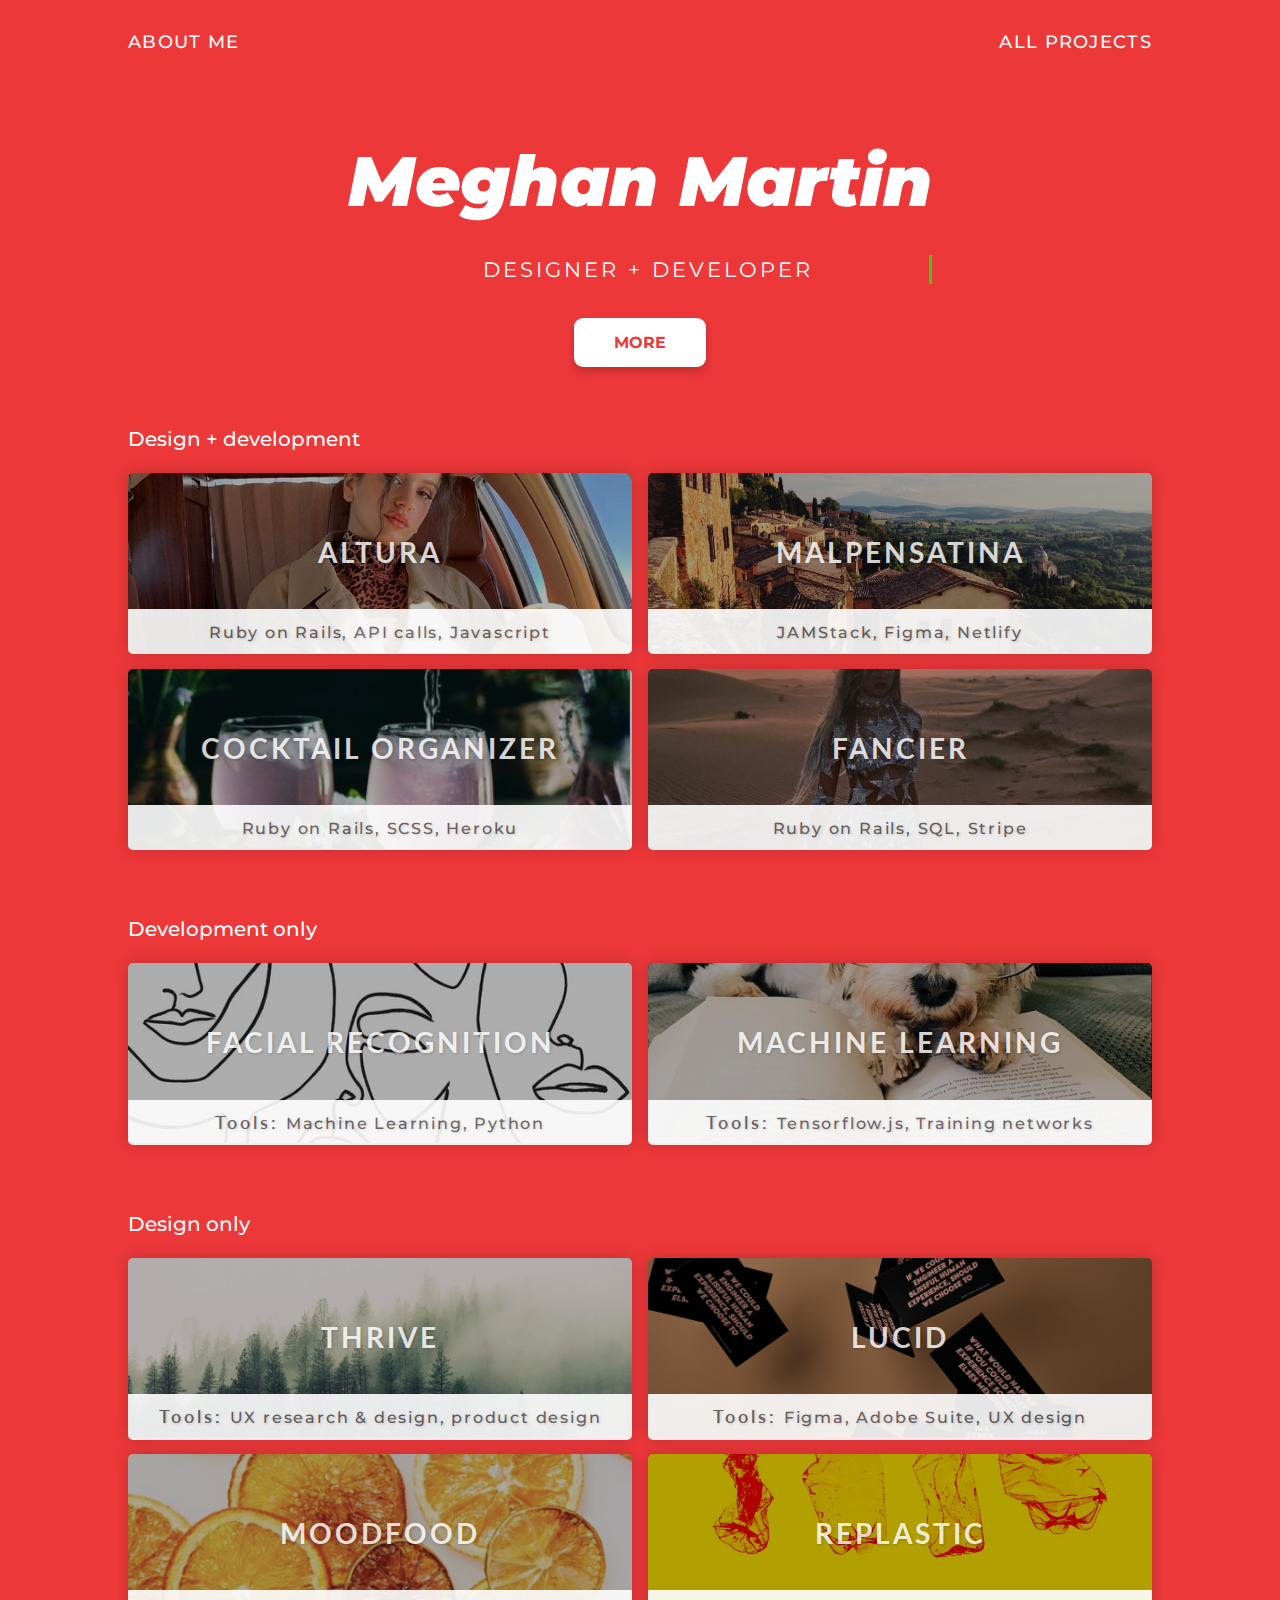
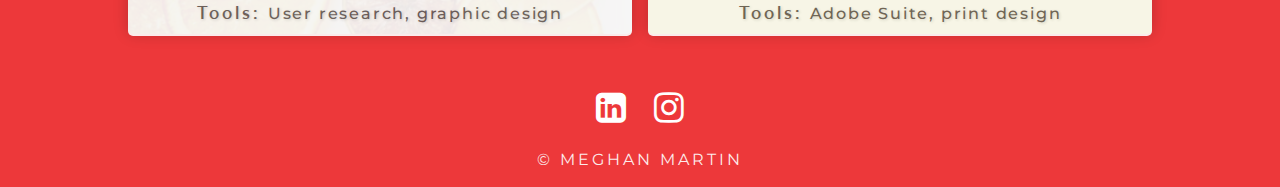
==== index.html @ 76d667b9 "personal website" ====
<!doctype html>
<html class="no-js" lang="">

<head>
  <meta charset="utf-8">
  <link rel="icon"
      type="image/png"
      href="cherry.png">
  <title>Meghan Martin Portfolio</title>
  <meta name="description" content="">
  <meta name="viewport" content="width=device-width, initial-scale=1">

  <link rel="manifest" href="site.webmanifest">
  <link rel="apple-touch-icon" href="icon.png">
  <!-- Place favicon.ico in the root directory -->
  <link href='https://fonts.googleapis.com/css?family=Lato|Roboto:400,900' rel='stylesheet' type='text/css'>
  <link rel="stylesheet" href="https://cdnjs.cloudflare.com/ajax/libs/font-awesome/4.7.0/css/font-awesome.min.css">

  <link rel="stylesheet" href="css/normalize.css">
  <link rel="stylesheet" href="css/main.css">
  <link rel="stylesheet" href="css/homepage.css">
  <link rel="stylesheet" href="css/typewriter.css">
  <link rel="stylesheet" href="css/components/_index.css">

  <meta name="theme-color" content="#fafafa">
</head>

<body>
  <!--[if IE]>
    <p class="browserupgrade">You are using an <strong>outdated</strong> browser. Please <a href="https://browsehappy.com/">upgrade your browser</a> to improve your experience and security.</p>
  endif]-->

  <div class="page-container">
     <div class="nav-header">
    <div class="links">
      <div class="about"><a href="/about.html">ABOUT ME</a></div>
      <div class="projects"><a href="#projects">ALL PROJECTS</a></div>
    </div>
  </div>

    <div class="content">
      <div class="header">
        <h1>Meghan Martin</h1>
        <div class="type">
          <p>DESIGNER + DEVELOPER</p>
      </div>
    </div>
      <div class="button">
        <a href="/about.html">MORE</a>
      </div>
    </div>

<div class="card-container">
  <h2>Design + development</h2>
  <div class="cards">

    <div class="card-category" style="background-image: linear-gradient(rgba(0,0,0,0.3), rgba(0,0,0,0.3)), url(img/rosalia.png)">
      <a href="altura.html">
      <h2>ALTURA</h2></a>
      <div class="tools">
        <div class="info">
          <a href="altura.html">
          <h2><span>Ruby on Rails, API calls, Javascript</span></h2></a>
        </div>
      </div>
    </div>

    <div class="card-category" style="background-image: linear-gradient(rgba(0,0,0,0.3), rgba(0,0,0,0.3)), url(img/bgmalp.jpg)">
      <a href="malpensatina.html">
      <h2>MALPENSATINA</h2></a>
      <a href="malpensatina.html"></a>
      <div class="tools">
        <div class="info">
          <a href="malpensatina.html">
          <h2><span>JAMStack, Figma, Netlify</span></h2></a>
        </div>
      </div>
    </div>
    <div class="card-category" style="background-image: linear-gradient(rgba(0,0,0,0.3), rgba(0,0,0,0.3)), url(img/1bggcocktail.png)">
       <a href="cocktails.html">
      <h2>COCKTAIL ORGANIZER</h2></a>
      <div class="tools">
        <div class="info">
          <a href="cocktails.html">
          <h2><span>Ruby on Rails, SCSS, Heroku</span></h2></a>
        </div>
      </div>
    </div>
      <div class="card-category" style="background-image: linear-gradient(rgba(0,0,0,0.3), rgba(0,0,0,0.3)), url(img/fancierbg.jpg)">
     <a href="fancier.html">
      <h2>FANCIER</h2></a>
      <div class="tools">
        <div class="info">
          <a href="fancier.html">
          <h2><span>Ruby on Rails, SQL, Stripe</span></h2></a>
        </div>
      </div>
    </div>
  </div>

  <h2>Development only</h2>
    <div class="cards">
      <div class="card-category" id="projects" style="background-image: linear-gradient(rgba(0,0,0,0.3), rgba(0,0,0,0.3)), url(img/face1.jpg)">
        <a href="machinelearning.html">
        <h2>FACIAL RECOGNITION</h2></a>
        <div class="tools">
        <div class="info">
          <a href="machinelearning.html">
          <h2>Tools: <span>Machine Learning, Python</span></h2></a>
        </div>
      </div>
      </div>

      <div class="card-category" style="background-image: linear-gradient(rgba(0,0,0,0.3), rgba(0,0,0,0.3)), url(img/dog.jpg)">
        <a href="dogrecognition.html">
        <h2>MACHINE LEARNING</h2></a>

        <div class="tools">
        <div class="info">
          <a href="dogrecognition.html">
          <h2>Tools: <span>Tensorflow.js, Training networks</span></h2></a>
        </div>
      </div>
      </div>
    </div>

 <h2>Design only</h2>
  <div class="cards">
    <div class="card-category" id="projects" style="background-image: linear-gradient(rgba(0,0,0,0.3), rgba(0,0,0,0.3)), url(img/newthrive.png)">
      <a href="thrive.html"><h2>THRIVE</h2></a>
      <div class="tools">
        <div class="info">
          <a href="thrive.html">
          <h2>Tools: <span>UX research & design, product design</span></h2></a>
        </div>
      </div>
    </div>

    <div class="card-category" style="background-image: linear-gradient(rgba(0,0,0,0.3), rgba(0,0,0,0.3)), url(img/bglucid.png)">
      <a href="lucid.html">
      <h2>LUCID</h2></a>
      <div class="tools">
        <div class="info">
          <a href="lucid.html">
          <h2>Tools: <span>Figma, Adobe Suite, UX design</span></h2></a>
        </div>
      </div>
    </div>
    <div class="card-category" style="background-image: linear-gradient(rgba(0,0,0,0.3), rgba(0,0,0,0.3)), url(img/fruit.png)">
      <a href="moodfood.html">
      <h2>MOODFOOD</h2></a>
      <div class="tools">
        <div class="info">
          <a href="moodfood.html">
          <h2>Tools: <span>User research, graphic design</span></h2></a>
        </div>
      </div>
    </div>
      <div class="card-category" style="background-image: linear-gradient(rgba(0,0,0,0.3), rgba(0,0,0,0.3)), url(img/replasticbg.jpg)">
      <a href="replastic.html">
      <h2>REPLASTIC</h2></a>
      <div class="tools">
        <div class="info">
          <a href="replastic.html">
          <h2>Tools: <span>Adobe Suite, print design</span></h2></a>
        </div>
      </div>
    </div>
  </div>
</div>

  <div class="footer">
    <div class="footer-links">
    <ul>
      <li>
       <a href="https://www.linkedin.com/in/meghanmartinberkeley/"> <i class="fa fa-linkedin-square" aria-hidden="true"></i></a>
      </li>
      <li>
        <a href="https://www.instagram.com/ziganka/"><i class="fa fa-instagram" aria-hidden="true"></i></a>
      </li>
    </ul>
    </div>
    <p>© MEGHAN MARTIN</p>
  </div>
</div>



























  <script src="js/vendor/modernizr-3.8.0.min.js"></script>
  <script src="https://code.jquery.com/jquery-3.4.1.min.js" integrity="sha256-CSXorXvZcTkaix6Yvo6HppcZGetbYMGWSFlBw8HfCJo=" crossorigin="anonymous"></script>
  <script>window.jQuery || document.write('<script src="js/vendor/jquery-3.4.1.min.js"><\/script>')</script>
  <script src="js/plugins.js"></script>
  <script src="js/main.js"></script>
  <script src="index.js"></script>

  <!-- Google Analytics: change UA-XXXXX-Y to be your site's ID. -->
  <script>
    window.ga = function () { ga.q.push(arguments) }; ga.q = []; ga.l = +new Date;
    ga('create', 'UA-XXXXX-Y', 'auto'); ga('set','transport','beacon'); ga('send', 'pageview')
  </script>
  <script src="https://www.google-analytics.com/analytics.js" async></script>
</body>

</html>
---- css/main.css ----
/*! HTML5 Boilerplate v7.3.0 | MIT License | https://html5boilerplate.com/ */

/* main.css 2.0.0 | MIT License | https://github.com/h5bp/main.css#readme */
/*
 * What follows is the result of much research on cross-browser styling.
 * Credit left inline and big thanks to Nicolas Gallagher, Jonathan Neal,
 * Kroc Camen, and the H5BP dev community and team.
 */

/* ==========================================================================
   Base styles: opinionated defaults
   ========================================================================== */

@import url('https://fonts.googleapis.com/css?family=Montserrat:300,400,500,700,800,800i,900i&display=swap');

html {
  color: #222;
  font-size: 1em;
  line-height: 1.4;
}

/*
 * Remove text-shadow in selection highlight:
 * https://twitter.com/miketaylr/status/12228805301
 *
 * Vendor-prefixed and regular ::selection selectors cannot be combined:
 * https://stackoverflow.com/a/16982510/7133471
 *
 * Customize the background color to match your design.
 */

::-moz-selection {
  background: #b3d4fc;
  text-shadow: none;
}

::selection {
  background: #b3d4fc;
  text-shadow: none;
}

/*
 * A better looking default horizontal rule
 */

hr {
  display: block;
  height: 1px;
  border: 0;
  border-top: 1px solid #ccc;
  margin: 1em 0;
  padding: 0;
}

/*
 * Remove the gap between audio, canvas, iframes,
 * images, videos and the bottom of their containers:
 * https://github.com/h5bp/html5-boilerplate/issues/440
 */

audio,
canvas,
iframe,
img,
svg,
video {
  vertical-align: middle;
}

/*
 * Remove default fieldset styles.
 */

fieldset {
  border: 0;
  margin: 0;
  padding: 0;
}

/*
 * Allow only vertical resizing of textareas.
 */

textarea {
  resize: vertical;
}

/* ==========================================================================
   Browser Upgrade Prompt
   ========================================================================== */

.browserupgrade {
  margin: 0.2em 0;
  background: #ccc;
  color: #000;
  padding: 0.2em 0;
}

/* ==========================================================================
   Author's custom styles
   ========================================================================== */

/* ==========================================================================
   Helper classes
   ========================================================================== */

/*
 * Hide visually and from screen readers
 */

.hidden {
  display: none !important;
}

/*
* Hide only visually, but have it available for screen readers:
* https://snook.ca/archives/html_and_css/hiding-content-for-accessibility
*
* 1. For long content, line feeds are not interpreted as spaces and small width
*    causes content to wrap 1 word per line:
*    https://medium.com/@jessebeach/beware-smushed-off-screen-accessible-text-5952a4c2cbfe
*/

.sr-only {
  border: 0;
  clip: rect(0, 0, 0, 0);
  height: 1px;
  margin: -1px;
  overflow: hidden;
  padding: 0;
  position: absolute;
  white-space: nowrap;
  width: 1px;
  /* 1 */
}

/*
* Extends the .sr-only class to allow the element
* to be focusable when navigated to via the keyboard:
* https://www.drupal.org/node/897638
*/

.sr-only.focusable:active,
.sr-only.focusable:focus {
  clip: auto;
  height: auto;
  margin: 0;
  overflow: visible;
  position: static;
  white-space: inherit;
  width: auto;
}

/*
* Hide visually and from screen readers, but maintain layout
*/

.invisible {
  visibility: hidden;
}

/*
* Clearfix: contain floats
*
* For modern browsers
* 1. The space content is one way to avoid an Opera bug when the
*    `contenteditable` attribute is included anywhere else in the document.
*    Otherwise it causes space to appear at the top and bottom of elements
*    that receive the `clearfix` class.
* 2. The use of `table` rather than `block` is only necessary if using
*    `:before` to contain the top-margins of child elements.
*/

.clearfix:before,
.clearfix:after {
  content: " ";
  /* 1 */
  display: table;
  /* 2 */
}

.clearfix:after {
  clear: both;
}

/* ==========================================================================
   EXAMPLE Media Queries for Responsive Design.
   These examples override the primary ('mobile first') styles.
   Modify as content requires.
   ========================================================================== */

@media only screen and (min-width: 35em) {
  /* Style adjustments for viewports that meet the condition */
}

@media print,
  (-webkit-min-device-pixel-ratio: 1.25),
  (min-resolution: 1.25dppx),
  (min-resolution: 120dpi) {
  /* Style adjustments for high resolution devices */
}

/* ==========================================================================
   Print styles.
   Inlined to avoid the additional HTTP request:
   https://www.phpied.com/delay-loading-your-print-css/
   ========================================================================== */

@media print {
  *,
  *:before,
  *:after {
    background: transparent !important;
    color: #000 !important;
    /* Black prints faster */
    box-shadow: none !important;
    text-shadow: none !important;
  }
  a,
  a:visited {
    text-decoration: underline;
  }
  a[href]:after {
    content: " (" attr(href) ")";
  }
  abbr[title]:after {
    content: " (" attr(title) ")";
  }
  /*
     * Don't show links that are fragment identifiers,
     * or use the `javascript:` pseudo protocol
     */
  a[href^="#"]:after,
  a[href^="javascript:"]:after {
    content: "";
  }
  pre {
    white-space: pre-wrap !important;
  }
  pre,
  blockquote {
    border: 1px solid #999;
    page-break-inside: avoid;
  }
  /*
     * Printing Tables:
     * https://web.archive.org/web/20180815150934/http://css-discuss.incutio.com/wiki/Printing_Tables
     */
  thead {
    display: table-header-group;
  }
  tr,
  img {
    page-break-inside: avoid;
  }
  p,
  h2,
  h3 {
    orphans: 3;
    widows: 3;
  }
  h2,
  h3 {
    page-break-after: avoid;
  }
}
---- css/homepage.css ----
@import url('https://fonts.googleapis.com/css?family=Lato:300,400,700,900&display=swap');
@import url('https://fonts.googleapis.com/css?family=Source+Code+Pro');

html body {
  background-color: #ED383A;
}
h1, h2, p {
  font-family: 'Montserrat', sans-serif;
  color: white;
}
.page-container {
  padding: 0;
  margin: 0 auto;
  width: 80%;
}

.content h1 {
  font-size: 70px;
  font-weight: 900;
  font-style: italic;
  margin-bottom: 25px;
}

.content h2 {
  margin-top: 0;
  font-weight: 300;
  font-size: 22px;
  margin-bottom: 45px;
  text-align: center;
}

.content {
  display: flex;
  flex-direction: column;
  align-items: center;
}

.card-container h2 {
  font-weight: 500;
  font-size: 20px;
  margin-bottom: 20px;
}
---- css/components/_index.css ----
@import url("/css/components/_cards.css");
  @import url("/css/components/_buttons.css");
  @import url("/css/components/_typewriter.css");
  @import url("/css/components/_footer.css");
  @import url("/css/components/_navbar.css");
  @import url("/css/components/_header.css");
  @import url("/css/show.css")
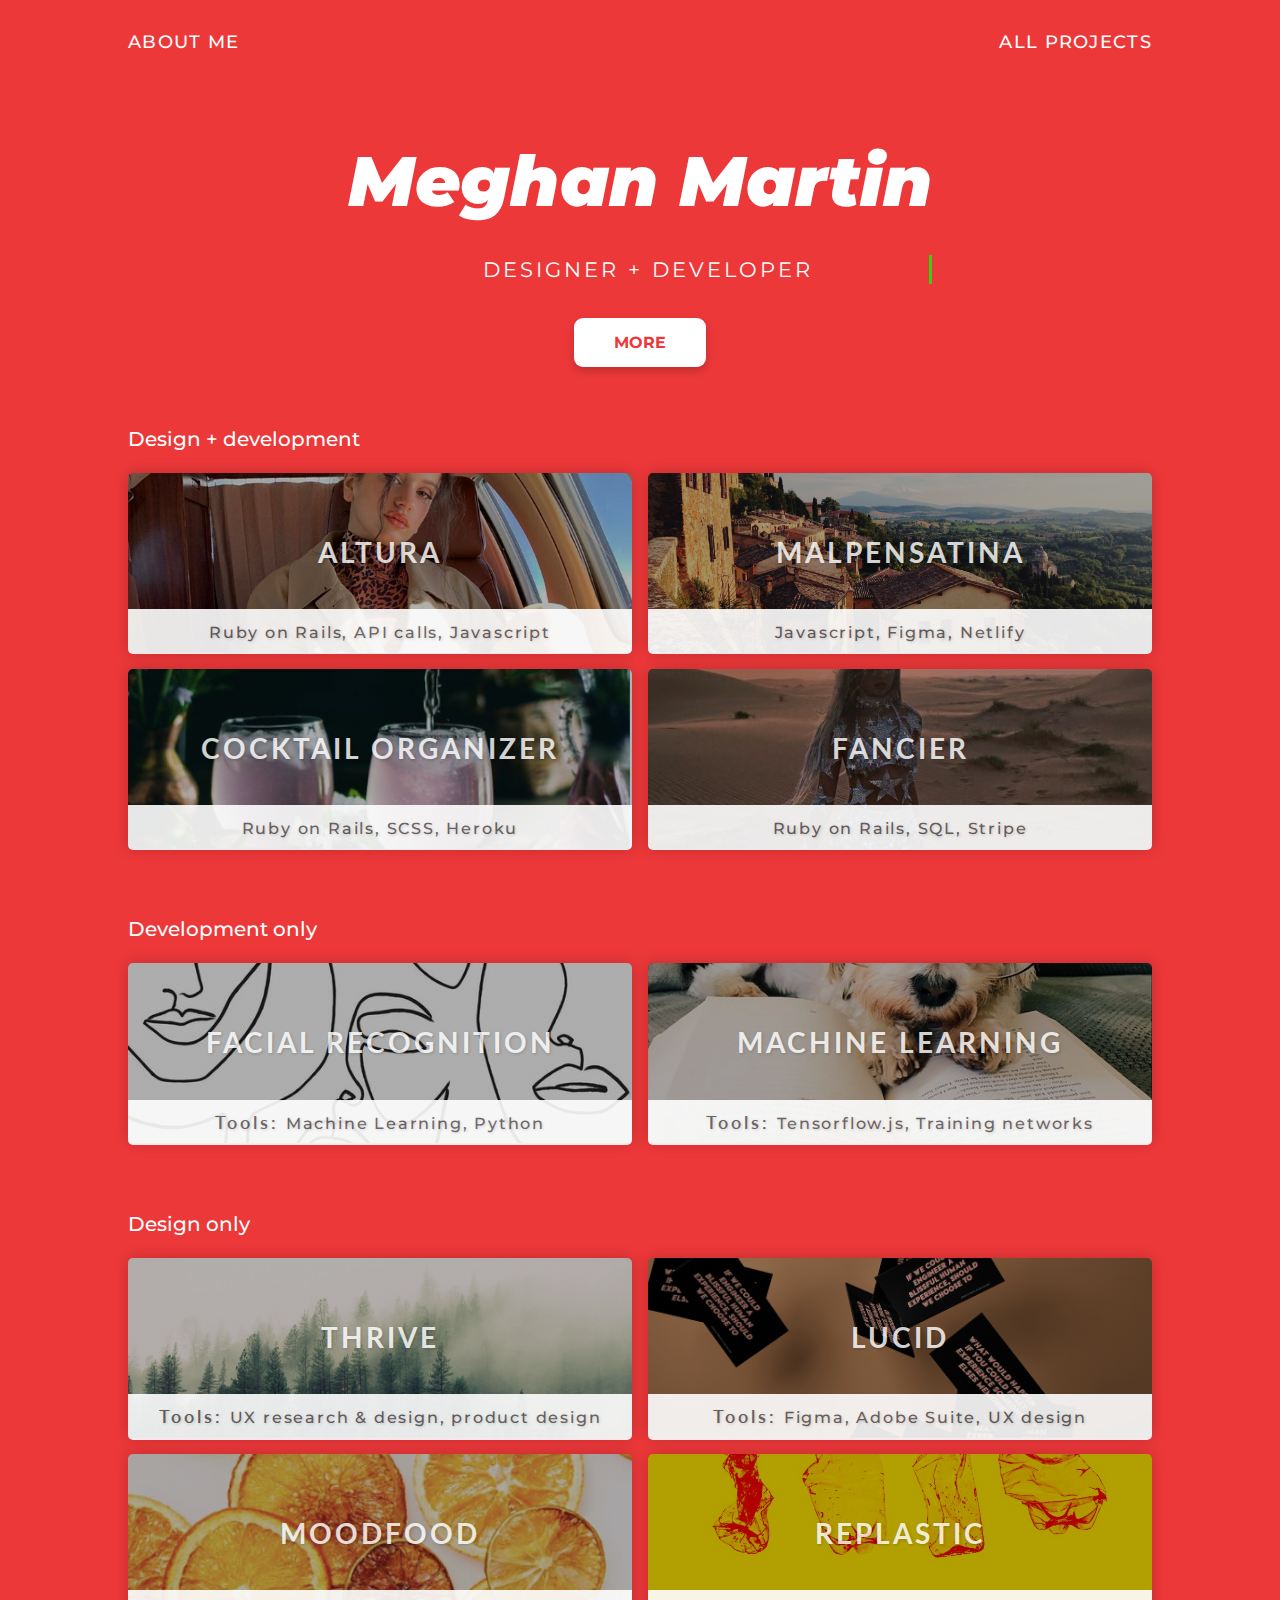
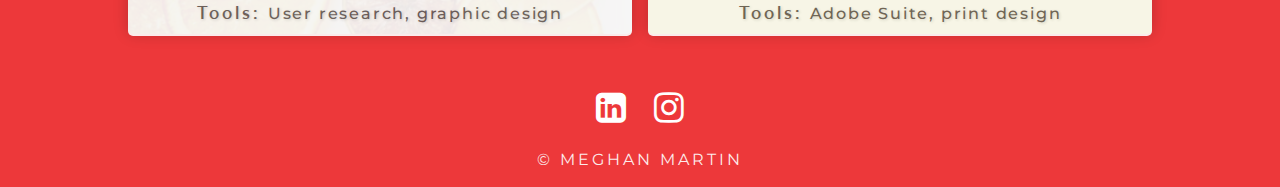
==== commit c8921701: "change" ====
--- a/index.html
+++ b/index.html
@@ -72,7 +72,7 @@
       <div class="tools">
         <div class="info">
           <a href="malpensatina.html">
-          <h2><span>JAMStack, Figma, Netlify</span></h2></a>
+          <h2><span>Javascript, Figma, Netlify</span></h2></a>
         </div>
       </div>
     </div>
